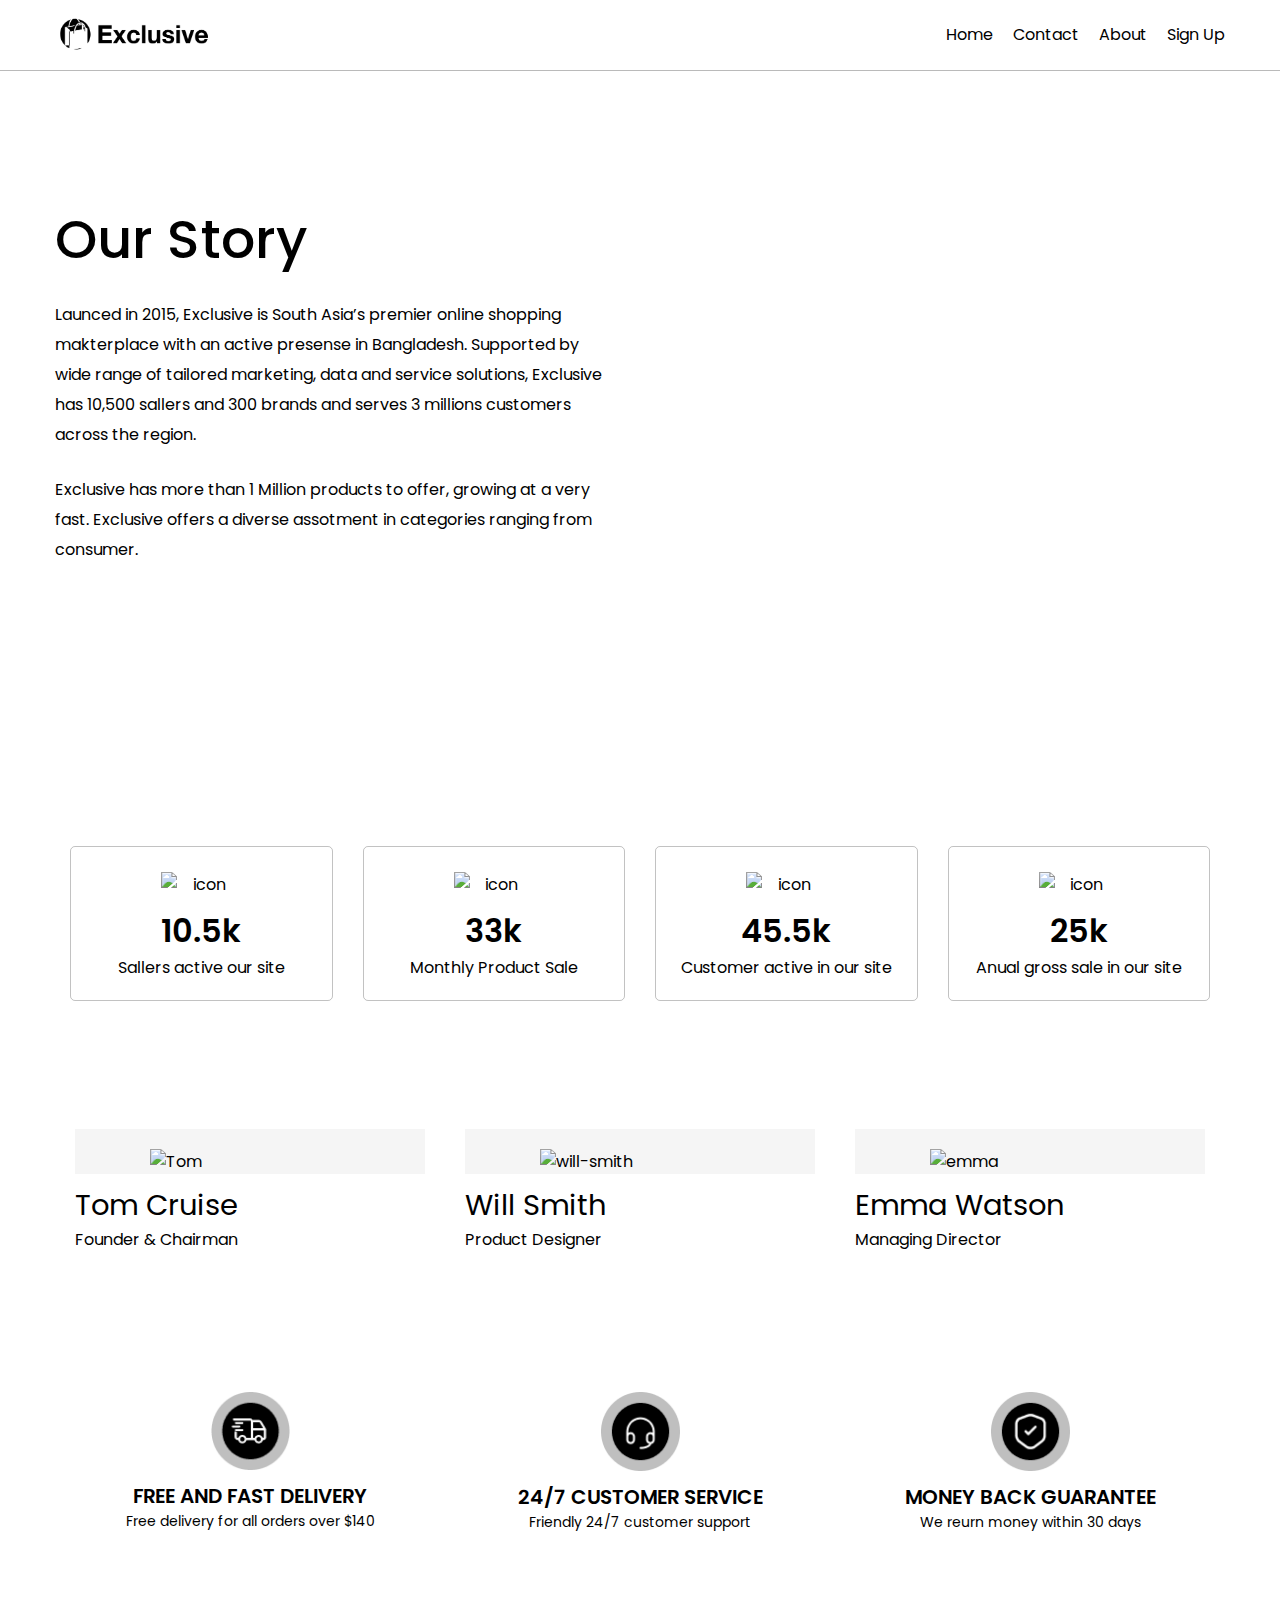
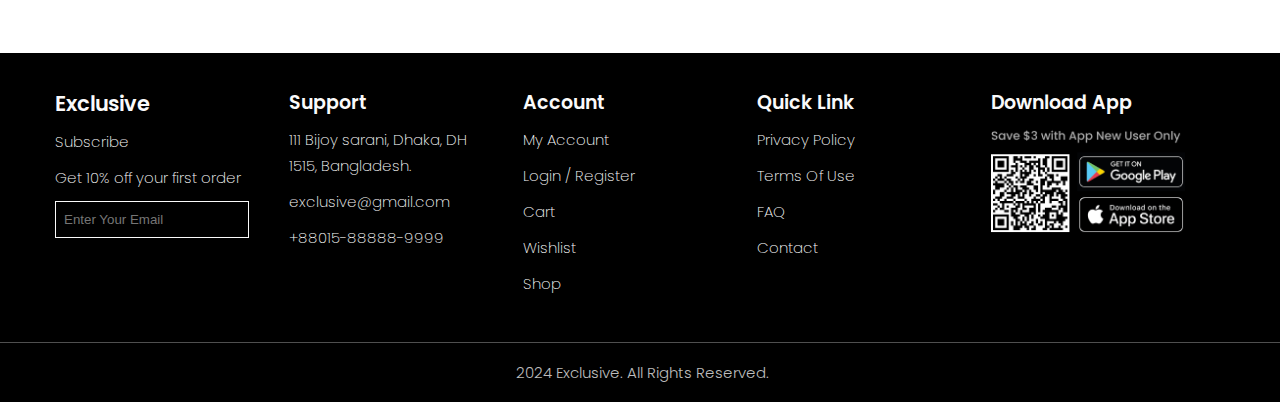
==== about.html @ 65f1163f "Add files via upload" ====
<!DOCTYPE html>
<html lang="en">
<head>
  <meta charset="UTF-8">
  <meta http-equiv="X-UA-Compatible" content="IE=edge">
  <meta name="description" content="E-Commerce">
  <meta name="keywords" content="HTML, CSS, JavaScript">
  <meta name="author" content="Raghav">
  <meta name="viewport" content="width=device-width, user-scalable=no, initial-scale=1.0, maximum-scale=1.0, minimum-scale=1.0">
  <meta class="metaTagTop" property="og:image" content="" id="social-image">
  <meta property="og:title" content="About-us">
  <meta property="og:description" content="E-Commerce">
  <meta property="og:url" content="">
  <meta property="og:type" content="website">
  <title>About-us</title>
  <link rel="preconnect" href="https://fonts.googleapis.com">
  <link rel="preconnect" href="https://fonts.gstatic.com" crossorigin>
  <link href="https://fonts.googleapis.com/css2?family=Inter:ital,opsz,wght@0,14..32,100..900;1,14..32,100..900&family=Poppins:ital,wght@0,100;0,200;0,300;0,400;0,500;0,600;0,700;0,800;0,900;1,100;1,200;1,300;1,400;1,500;1,600;1,700;1,800;1,900&display=swap" rel="stylesheet">
  <link rel="stylesheet" href="https://cdnjs.cloudflare.com/ajax/libs/font-awesome/6.7.1/css/all.min.css" integrity="sha512-5Hs3dF2AEPkpNAR7UiOHba+lRSJNeM2ECkwxUIxC1Q/FLycGTbNapWXB4tP889k5T5Ju8fs4b1P5z/iB4nMfSQ==" crossorigin="anonymous" referrerpolicy="no-referrer" />

  <link rel="shortcut icon" href="assets-mbn/images/favicon.webp" type="image/x-icon">

  <link rel="stylesheet" href="assets-mbn/css/about.css">
  <link rel="stylesheet" href="assets-mbn/css/footer.css">
  <link rel="stylesheet" href="assets-mbn/css/nav.css">
</head>
<body>
  <nav>
    <div class="container">
      <div class="navbar">
         <img src="assets-mbn/images/logo.png" alt="logo" class="logo-header">
         <ul>
          <li><a href="index.html">Home</a></li>
          <li><a href="#">Contact</a></li>
          <li><a href="about.html">About</a></li>
          <li><a href="#">Sign Up</a></li>
         </ul>
      </div>
    </div>
</nav>

<section class="section-mb header">
  <img src="assets-mbn/about-img/header-img.jpeg" alt="header-bnnr" class="header-img">
  <div class="container">
    <div class="row">
      <div class="col-6">
        <h2 class="main-head">Our Story</h2>
        <p>Launced in 2015, Exclusive is South Asia’s premier online shopping makterplace with an active presense in Bangladesh. Supported by wide range of tailored marketing, data and service solutions, Exclusive has 10,500 sallers and 300 brands and serves 3 millions customers across the region. </p>
        <p>Exclusive has more than 1 Million products to offer, growing at a very fast. Exclusive offers a diverse assotment in categories ranging  from consumer. </p>
      </div>
      <div class="col-6 col-6-none">&nbsp;</div>
    </div>
  </div>
</section>

<section class="section-mb ranking">
  <div class="container">
    <div class="row">
      <!-- rank-card -->
      <div class="col-3">
        <div class="rank-card">
          <img src="assets-mbn/about-img/icons/saler-active.webp" alt="icon" class="rank-icon i1">
          <img src="assets-mbn/about-img/icons/saler-active-blck.webp" alt="icon" class="rank-icon i2">
          <h2 class="count">10.5k </h2>
          <p>Sallers active our site</p>
        </div>
      </div>
      <!-- rank-card -->

      <!-- rank-card -->
      <div class="col-3">
        <div class="rank-card">
          <img src="assets-mbn/about-img/icons/sales.webp" alt="icon" class="rank-icon i1">
          <img src="assets-mbn/about-img/icons/sales-blck.webp" alt="icon" class="rank-icon i2">
          <h2 class="count">33k </h2>
          <p>Monthly Product Sale</p>
        </div>
      </div>
      <!-- rank-card -->
       <!-- rank-card -->
      <div class="col-3">
        <div class="rank-card">
          <img src="assets-mbn/about-img/icons/customer.webp" alt="icon" class="rank-icon i1">
          <img src="assets-mbn/about-img/icons/customer-blck.webp" alt="icon" class="rank-icon i2">
          <h2 class="count">45.5k </h2>
          <p>Customer active in our site</p>
        </div>
      </div>
      <!-- rank-card -->
       <!-- rank-card -->
      <div class="col-3">
        <div class="rank-card">
          <img src="assets-mbn/about-img/icons/annual.webp" alt="icon" class="rank-icon i1">
          <img src="assets-mbn/about-img/icons/annual-blck.webp" alt="icon" class="rank-icon i2">
          <h2 class="count">25k </h2>
          <p>Anual gross sale in our site</p>
        </div>
      </div>
      <!-- rank-card -->

    </div>
  </div>
</section>



<!-- members-section  -->
 <section class="members-section section-mb">
  <div class="container">
    <div class="row">
      <!-- member card -->
      <div class="col-4">
        <div class="members-card">
          <div class="img-box">
          <img src="assets-mbn/about-img/tom.webp" alt="Tom" class="member-img">
        </div>
          <h3 class="name">Tom Cruise</h3>
          <p>Founder & Chairman</p>
          <ol class="social-icons">
            <li><a href="#"><i class="fa-brands fa-twitter"></i></a></li>
            <li><a href="#"><i class="fa-brands fa-instagram"></i></a></li>
            <li><a href="#"><i class="fa-brands fa-linkedin-in"></i></a></li>
          </ol>
        </div>
      </div>
      <!-- member card -->

      <!-- member card -->
      <div class="col-4">
        <div class="members-card">
          <div class="img-box">
          <img src="assets-mbn/about-img/will.webp" alt="will-smith" class="member-img">
        </div>
          <h3 class="name">Will Smith</h3>
          <p>Product Designer</p>
          <ol class="social-icons">
            <li><a href="#"><i class="fa-brands fa-twitter"></i></a></li>
            <li><a href="#"><i class="fa-brands fa-instagram"></i></a></li>
            <li><a href="#"><i class="fa-brands fa-linkedin-in"></i></a></li>
          </ol>
        </div>
      </div>
      <!-- member card -->

      <!-- member card -->
      <div class="col-4">
        <div class="members-card">
          <div class="img-box">
          <img src="assets-mbn/about-img/emma.webp" alt="emma" class="member-img">
        </div>
          <h3 class="name">Emma Watson</h3>
          <p>Managing Director</p>
          <ol class="social-icons">
            <li><a href="#"><i class="fa-brands fa-twitter"></i></a></li>
            <li><a href="#"><i class="fa-brands fa-instagram"></i></a></li>
            <li><a href="#"><i class="fa-brands fa-linkedin-in"></i></a></li>
          </ol>
        </div>
      </div>
      <!-- member card -->

    </div>
  </div>
 </section>
<!-- members-section  -->


<section class="section-mb services-sec">
  <div class="container">
    <div class="row">
      <!-- services -->
      <div class="col-4 services">
        <img src="assets-mbn/images/icons/delivery.webp" alt="delivery" class="support-icon">
        <h2>FREE AND FAST DELIVERY</h2>
        <p>Free delivery for all orders over $140</p>
      </div>
      <!-- services -->
      <!-- services -->
      <div class="col-4 services">
        <img src="assets-mbn/images/icons/support.webp" alt="support" class="support-icon">
        <h2>24/7 CUSTOMER SERVICE</h2>
        <p>Friendly 24/7 customer support</p>
      </div>
      <!-- services -->
      <!-- services -->
      <div class="col-4 services">
        <img src="assets-mbn/images/icons/money-back.webp" alt="money-back" class="support-icon">
        <h2>MONEY BACK GUARANTEE</h2>
        <p>We reurn money within 30 days</p>
      </div>
      <!-- services -->
    </div>
  </div>
</section>


  <footer>
    <div class="container">
      <div class="footer-row row">
        <div class="col-2">
          <h2>Exclusive</h2>
          <ul>
            <li><a href="#">Subscribe</a></li>
            <li>Get 10% off your first order</li>
            <input type="email" name="email" id="" placeholder="Enter Your Email">
          </ul>
        </div>
        <div class="col-2">
          <h3>Support</h3>
          <ul>
            <li><a href="#">111 Bijoy sarani, Dhaka,  DH 1515, Bangladesh.</a></li>
            <li><a href="#">exclusive@gmail.com</a></li>
            <li><a href="#">+88015-88888-9999</a></li>
          </ul>
        </div>
        <div class="col-2">
          <h3>Account</h3>
          <ul>
            <li><a href="#">My Account</a></li>
            <li><a href="#">Login / Register</a></li>
            <li><a href="#">Cart</a></li>
            <li><a href="#">Wishlist</a></li>
            <li><a href="#">Shop</a></li>
          </ul>
        </div>
        <div class="col-2">
          <h3>Quick Link</h3>
          <ul>
            <li><a href="#">Privacy Policy</a></li>
            <li><a href="#">Terms Of Use</a></li>
            <li><a href="#">FAQ</a></li>
            <li><a href="#">Contact</a></li>
          </ul>
        </div>
        <div class="col-2">
          <h3>Download App</h3>
          <img src="assets-mbn/images/footer-qr.png" alt="footer-qr" class="qr-code">
          <ol class="footer-icons">
            <li><a href="#"><i class="fa-brands fa-facebook-f"></i></a></li>
            <li><a href="#"><i class="fa-brands fa-twitter"></i></a></li>
            <li><a href="#"><i class="fa-brands fa-instagram"></i></a></li>
            <li><a href="#"><i class="fa-brands fa-linkedin-in"></i></a></li>
          </ol>
        </div>
      </div>
    </div>
    <div class="footer-btm">
      <div class="container">
      <p><i class="fa-regular fa-copyright"></i>2024 Exclusive. All Rights Reserved.</p>
    </div>
    </div>
  </footer>
</body>
</html>
---- assets-mbn/css/about.css ----
* {
  margin: 0;
  padding: 0;
  box-sizing: border-box;
}

body {
    font-family: "Poppins", sans-serif;
}


/* commom css */
img{
  width: 100%;
  display: block;
}
.row {
  display: flex;
}

.col-1 {
  flex: 8.33%;
}

.col-2 {
  flex: 16.66%;
}

.col-3 {
  flex: 25%;
}

.col-4 {
  flex: 33.3%;
}

.col-5 {
  flex: 41.66%;
}

.col-6 {
  flex: 50%;
}

.col-7 {
  flex: 58.33%;
}

.col-8 {
  flex: 66.66%;
}

.col-9 {
  flex: 75%;
}

.col-10 {
  flex: 83.33%;
}

.col-11 {
  flex: 91.66%;
}

.col-12 {
  flex: 100%;
}
.flex-wrap{
	flex-wrap: wrap;
}
.container{
  width: 100%;
  max-width: 1170px;
  margin: 0 auto;
}
a{
  color: inherit;
  text-decoration: none;
}
.section-mb{
  margin-bottom: 5em;
}
.mb-0{
	margin-bottom: 0px !important;
}
.pr-0{
	padding-right: 0px !important;
}
.pl-0{
	padding-left: 0px !important;
}

/* header css */

.header {
	background-image: url(../about-img/header-side-img.webp);
	background-size: contain;
	background-repeat: no-repeat;
	background-position: right;
	padding: 8em 0px;
}
.main-head {
	font-size: 54px;
	font-weight: 500;
	margin-bottom: 20px;
}
.header p {
	font-size: 16px;
	line-height: 30px;
	margin-bottom: 25px;
}
.header-img {
	display: none;
}

/* ranking-sec */
.ranking{
  padding: 3em 0px;
}
.ranking .col-3 {
	padding: 0px 15px;
}
.rank-card {
	border: 1px solid #0000003d;
	text-align: center;
	padding: 25px 10px 20px;
	border-radius: 5px;
	transition: 0.2s all linear;
}
.rank-card:hover{
	background-color: #DB4444;
	border: 1px solid #DB4444;
	color: #fff;
}
.rank-card:hover .i2{
	display: block;
}
.rank-card:hover .i1{
	display: none;
}
.rank-card p{
  font-size: 16px;
}
.count {
	font-size: 32px;
	font-weight: 600;
}
.rank-icon {
	max-width: 80px;
	margin: 0 auto 10px;
  transition: 0.2s all linear;
}
.i2{
  display: none;
}

/* members-css */
.members-section .col-4 {
	padding: 0px 20px;
}
.members-card .img-box {
	background-color: #F5F5F5;
	padding: 20px 10px 0px;
  transition: 0.2s all linear;
}
.members-card .img-box:hover {
	background-color: #E3E2E2;
}
.member-img {
	max-width: 200px;
	margin: 0 auto 10px;
}
.name {
	font-size: 29px;
	font-weight: 400;
	margin-bottom: 0px;
}
.social-icons {
	display: flex;
	list-style: none;
  gap: 0px 15px;
}
.social-icons li {
	font-size: 20px;
	line-height: 40px;
}
.social-icons li:hover{
  color: #DB4444;
}

/* services */
.section-mb.services-sec {
	padding: 60px 0px 40px;
}
.col-4.services {
	text-align: center;
}
.support-icon {
	max-width: 79px;
	margin: 0 auto 11px;
}
.services h2 {
	font-size: 20px;
	font-weight: 600;
}
.services p {
	font-size: 14px;
}

/* responsive start */

@media(max-width:1536px){
  .header .col-6{
    padding-right: 30px;
  }
  .header {
    background-image: url(../about-img/header-side-imgv1.webp);
   
  }
}
@media(max-width:1170px){
  .container{
    padding-right: 20px;
    padding-left: 20px;
  }
  .header .col-6 {
    padding-right: 100px;
  }
}

@media (max-width: 1024px) {
  .header {
    background-image: none;
    padding-top: 0px;
    padding-bottom: 0px;
  }
  .header-img {
    display: block;
    margin: 0 auto 25px;
  }
  .section-mb.header .row {
    flex-wrap: wrap;
  }
  .section-mb.header .row .col-6 {
    flex: 100%;
    padding-right: 40px;
  }
  .col-6-none{
    display: none;
  }
  .ranking {
    padding: 0em 0px 2em;
  }
  .ranking .col-3 {
    padding: 0px 10px;
  }
  .rank-card p {
    font-size: 14px;
  }
  .count {
    font-size: 28px;
    font-weight: 600;
  }
  .rank-icon {
    max-width: 66px;
  }
  .name {
    font-size: 24px;
  }
  .member-img {
    max-width: 165px;
  }
  .services h2 {
    font-size: 18px;
  }
  .services p {
    font-size: 13px;
  }
  .section-mb.services-sec {
    padding: 40px 0px 20px;
  }
}
---- assets-mbn/css/footer.css ----
footer{
	background-color: #000;
}
.footer-row.row {
	padding: 35px 0px;
}
.footer-row.row .col-2 {
	padding-right: 40px;
}
.footer-row.row ul {
	list-style: none;
}
.footer-row.row ul li {
	margin-bottom: 10px;
	line-height: 26px;
	font-size: 15px;
	color: #FAFAFA;
	font-weight: 200;
}
.footer-row.row ul li a:hover{
	color: #bcbcbc;
}
.footer-row.row h3 {
	font-size: 19px;
	font-weight: 600;
	color: #FAFAFA;
	margin-bottom: 10px;
}
.footer-row.row h2{
	font-size: 21px;
	font-weight: 600;
	color: #FAFAFA;
	margin-bottom: 10px;
}
.footer-row.row input {
	background-color: transparent;
	border: 1px solid #FAFAFA;
	padding: 10px 8px;
	width: 100%;
	color: #FAFAFA;
	font-weight: 200;
}
.footer-icons {
	display: flex;
	justify-content: space-between;
	padding: 10px 0px;
}
.footer-icons li {
	color: #FAFAFA;
	list-style: none;
	font-size: 24px;
}
.footer-icons li:hover{
	color: #bcbcbc;
}
.footer-btm {
	padding: 18px 0px;
	border-top: 1px solid #4f4f4f;
}
.footer-btm p {
	color: #bcbcbc;
	text-align: center;
	font-weight: 300;
	font-size: 15px;
}
.footer-btm p i{
	font-size: 14px;
	margin-right: 5px;
}

@media(max-width:1170px){
  .footer-row.row ul li {
		font-size: 13px;
	}
}
@media (max-width: 768px) {
  .footer-row.row .col-2 {
		flex: 50%;
		margin-bottom: 30px;
	}
	.qr-code {
		max-width: 200px;
	}
}
@media (max-width: 560px) {
	.footer-btm p {
		font-size: 12px;
	}
	.section-mb.services-sec {
		padding: 0px 0px 14px;
	}
	.footer-row.row h2 {
		font-size: 18px;
	}
	.footer-row.row h3 {
		font-size: 17px;
	}

}
---- assets-mbn/css/nav.css ----
/* navbar css */
nav {
	border-bottom: 1px solid #bababa;
}
.logo-header {
	max-width: 159px;
}
.navbar {
	display: flex;
	align-items: center;
	justify-content: space-between;
	padding: 15px 0px;
}
.navbar ul {
	list-style: none;
	display: flex;
	gap: 20px;
}
.navbar ul li {
	font-size: 16px;
	position: relative;
}
.navbar ul li::after {
	content: "";
	border-bottom: 1px solid #000;
	position: absolute;
	height: 1px;
	width: 0%;
	left: 0;
	bottom: 0;
	transition: 0.3s all linear;
}
.navbar ul li:hover::after{
	width: 100%;
}

@media(max-width:1170px){
.navbar ul li {
  font-size: 15px;
}
}
@media(max-width:768px){
.navbar ul li {
  font-size: 15px;
}
.logo-header {
  max-width: 115px;
}
.navbar ul li {
  font-size: 14px;
}
}
@media(max-width:560px){
  .navbar ul li {
    font-size: 12px;
  }
  .logo-header {
    max-width: 100px;
  }
  }
  @media(max-width:390px){
  .navbar ul {
		display: none;
	}
	.logo-header {
		max-width: 115px;
	}
  .navbar {
		padding: 9px 0px;
	}
}
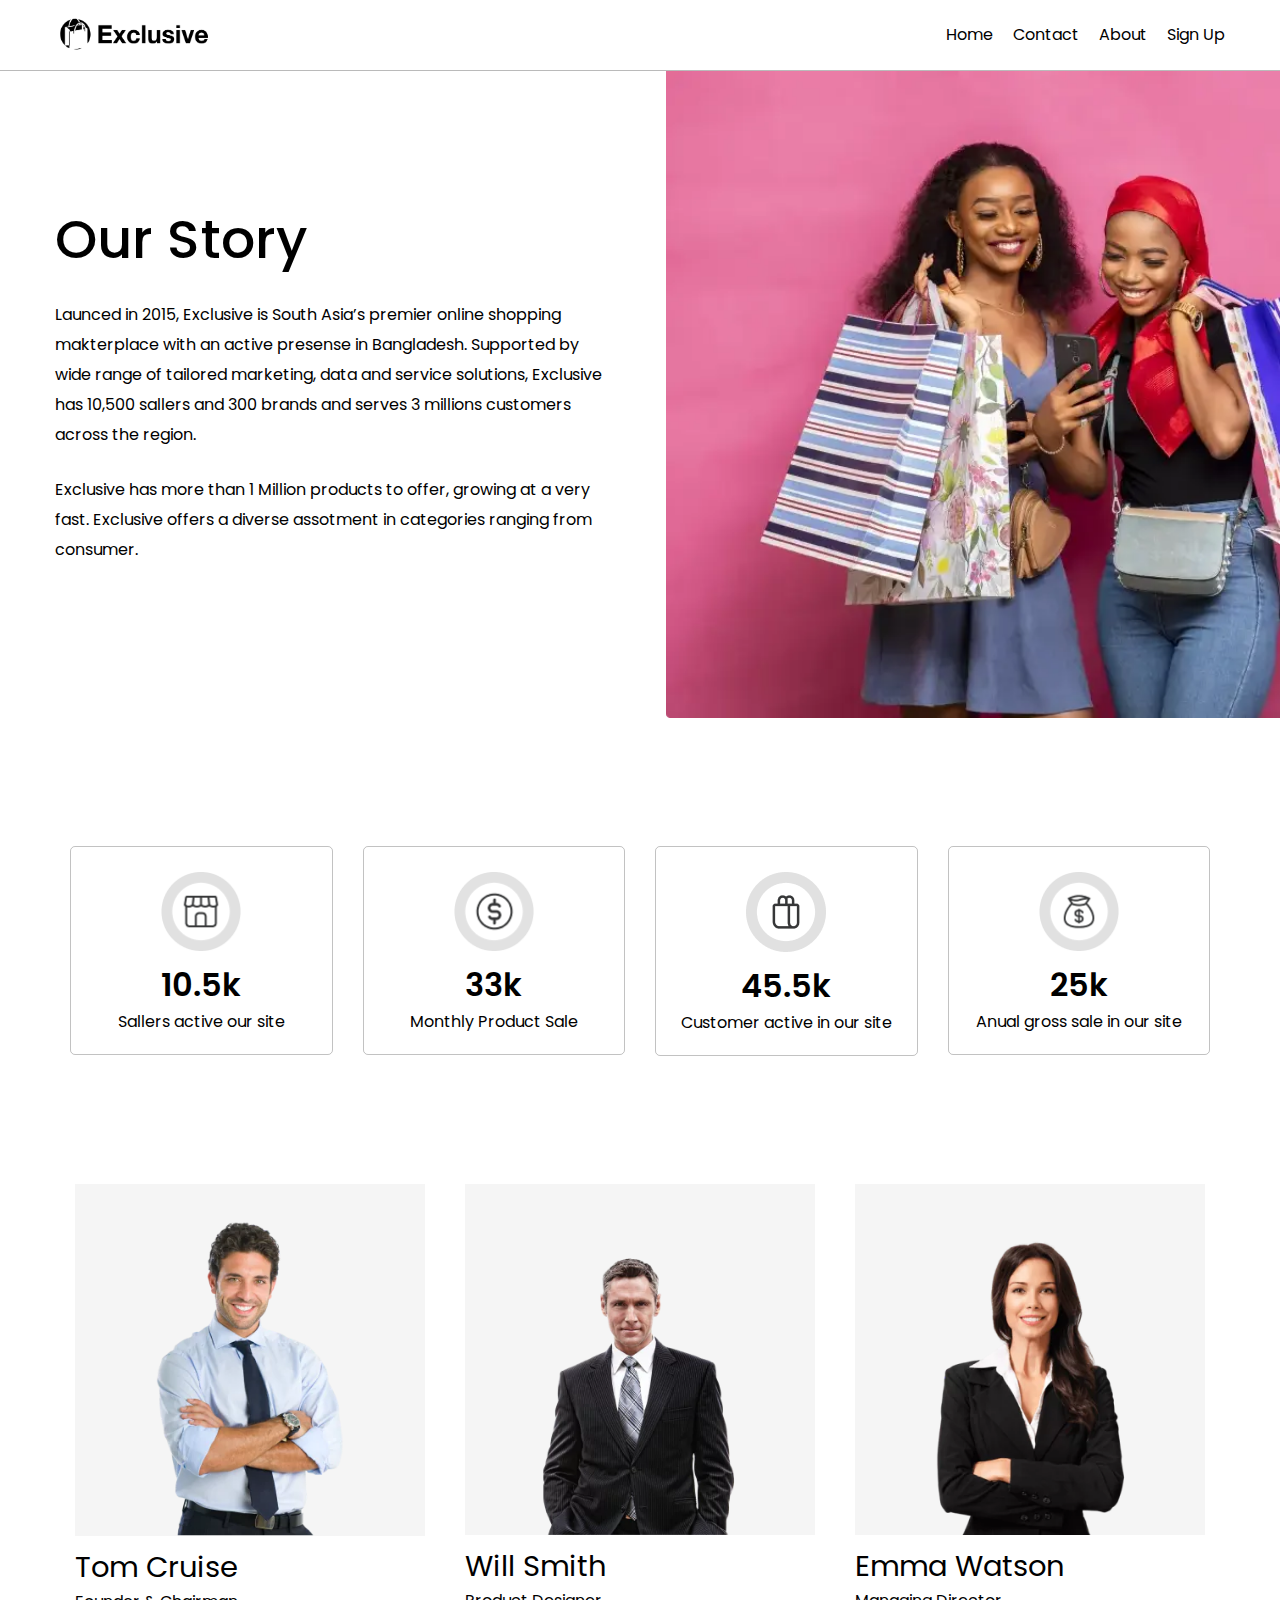
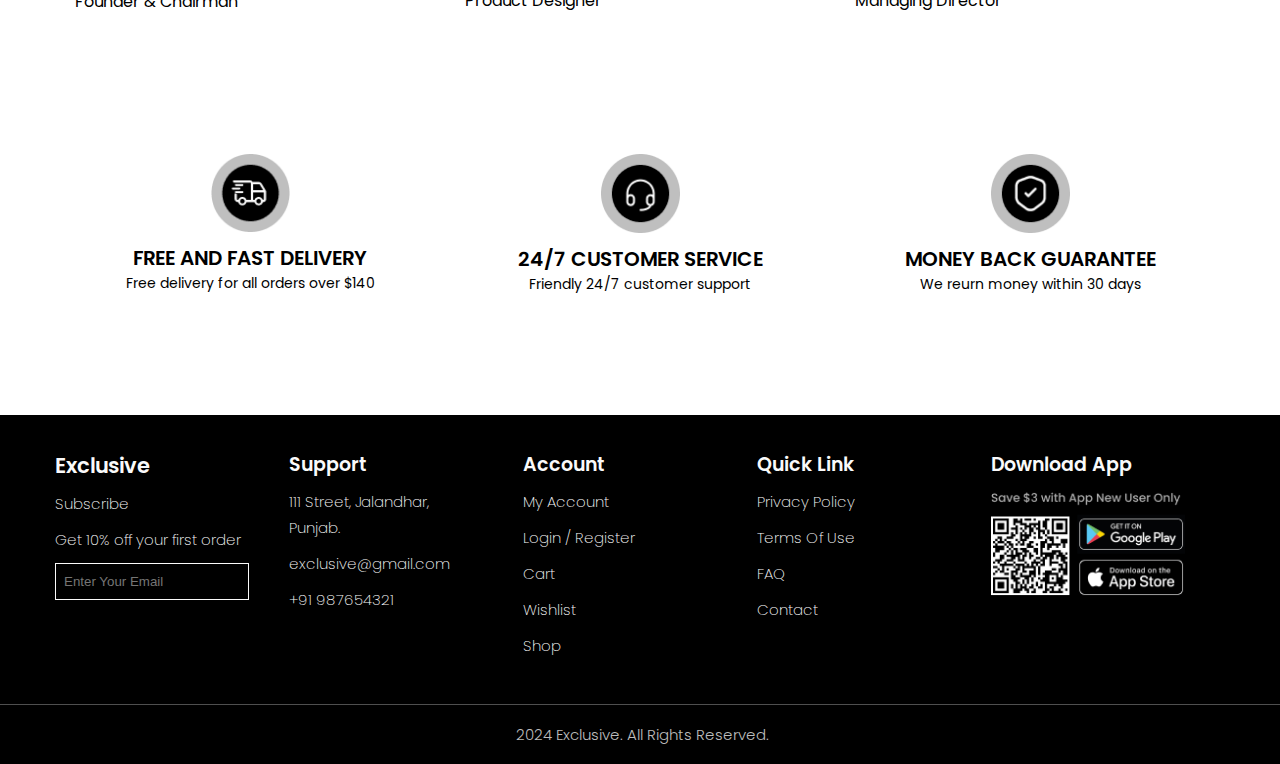
==== commit fa1c3646: "Update about.html" ====
--- a/about.html
+++ b/about.html
@@ -207,11 +207,11 @@
         </div>
         <div class="col-2">
           <h3>Support</h3>
-          <ul>
-            <li><a href="#">111 Bijoy sarani, Dhaka,  DH 1515, Bangladesh.</a></li>
-            <li><a href="#">exclusive@gmail.com</a></li>
-            <li><a href="#">+88015-88888-9999</a></li>
-          </ul>
+        <ul>
+          <li><a href="#">111 Street, Jalandhar, Punjab.</a></li>
+          <li><a href="#">exclusive@gmail.com</a></li>
+          <li><a href="#">+91 987654321</a></li>
+        </ul>
         </div>
         <div class="col-2">
           <h3>Account</h3>
@@ -251,4 +251,4 @@
     </div>
   </footer>
 </body>
-</html>+</html>
--- a/assets-mbn/css/about.css
+++ b/assets-mbn/css/about.css
@@ -279,4 +279,115 @@
   .section-mb.services-sec {
     padding: 40px 0px 20px;
   }
-}+  .main-head {
+	font-size: 40px;
+	margin-bottom: 14px;
+}
+.section-mb {
+	margin-bottom: 4em;
+}
+}
+@media(max-width:768px){
+  .row {
+    display: flex;
+    flex-wrap: wrap;
+    justify-content: center;
+  }
+ 
+  .ranking .col-3 {
+    flex: 33.3%;
+    margin-bottom: 24px;
+    max-width: 33.3%;
+  }
+  .col-4 {
+    flex: 50%;
+    margin-bottom: 35px;
+    max-width: 59%;
+  }
+
+}
+@media(max-width:560px){
+.ranking .col-3 {
+	flex: 50%;
+	margin-bottom: 24px;
+	max-width: 50%;
+  padding: 0px 5px;
+}
+.section-mb {
+	margin-bottom: 3em;
+}
+.members-section .col-4 {
+	padding: 0px 5px;
+}
+.name {
+	font-size: 19px;
+}.members-card p {
+	font-size: 13px;
+}
+.social-icons li {
+	font-size: 18px;
+}
+.services h2 {
+	font-size: 15px;
+}
+.col-4.services {
+	padding: 10px;
+}
+.main-head {
+	font-size: 34px;
+	margin-bottom: 11px;
+}
+.header p {
+	font-size: 15px;
+	line-height: 28px;
+}
+.rank-card p {
+	font-size: 13px;
+}
+.count {
+	font-size: 26px;
+}
+}
+@media(max-width:428px){
+  .col-4.services {
+    padding: 10px 0px;
+    flex: 100%;
+  }
+  .col-4 {
+    padding: 10px 0px;
+    flex: 100%;
+    margin-bottom: 20px;
+    max-width: 100%;
+  }
+  .services h2 {
+    font-size: 17px;
+  }
+}
+@media(max-width:400px){
+  .header p {
+    font-size: 14px;
+    line-height: 25px;
+  }
+  .main-head {
+    font-size: 29px;
+  }
+  .rank-card p {
+    font-size: 13px;
+    line-height: 17px;
+  }
+  .ranking .col-3 {
+    margin-bottom: 10px;
+  }
+  .support-icon {
+    max-width: 68px;
+  }
+  .services h2 {
+    font-size: 16px;
+  }
+  .services p {
+    font-size: 12px;
+  }
+  .ranking .container{
+  padding: 0px 10px;
+  }
+}
--- a/assets-mbn/css/footer.css
+++ b/assets-mbn/css/footer.css
@@ -81,6 +81,14 @@
 	.qr-code {
 		max-width: 200px;
 	}
+	.footer-icons {
+		justify-content: inherit;
+		gap: 0 37px;
+	}
+	.footer-row.row {
+    padding: 35px 0px;
+    flex-wrap: wrap;
+  }
 }
 @media (max-width: 560px) {
 	.footer-btm p {
@@ -96,4 +104,4 @@
 		font-size: 17px;
 	}
 
-}+}
